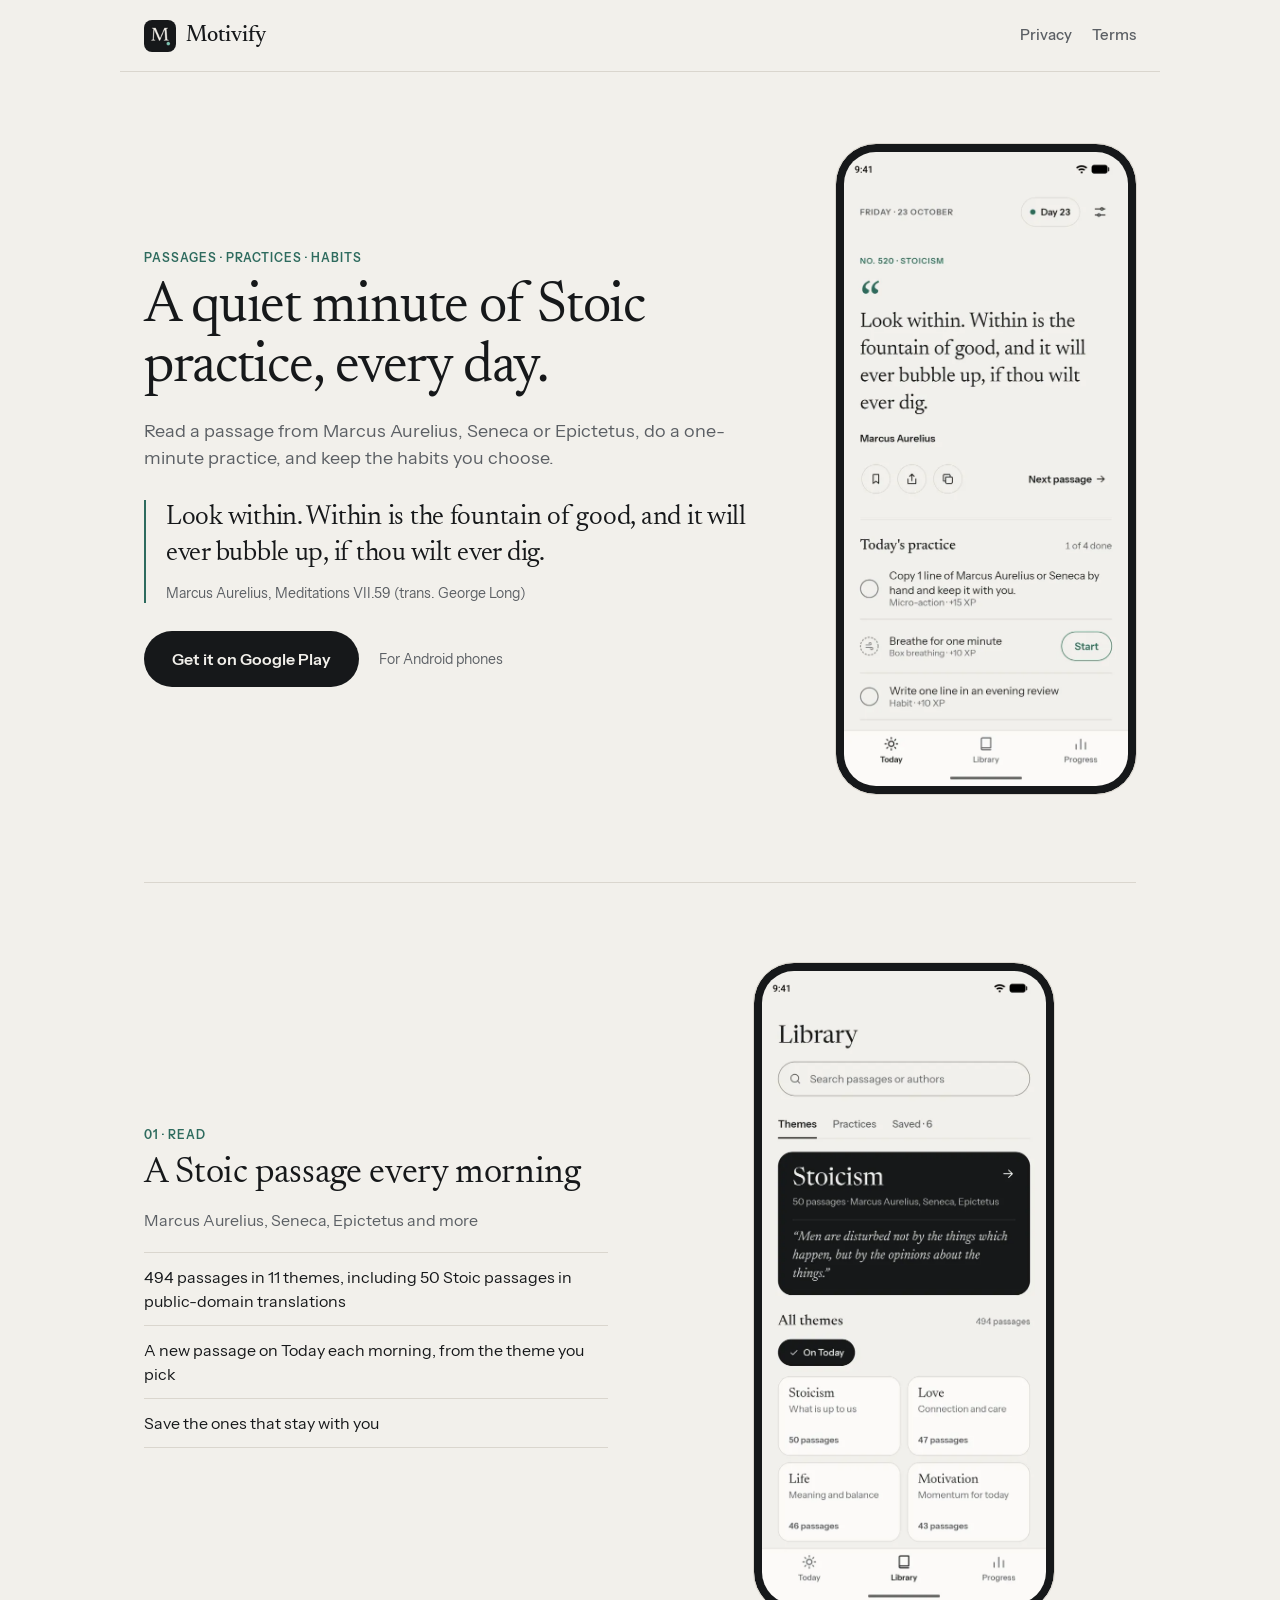
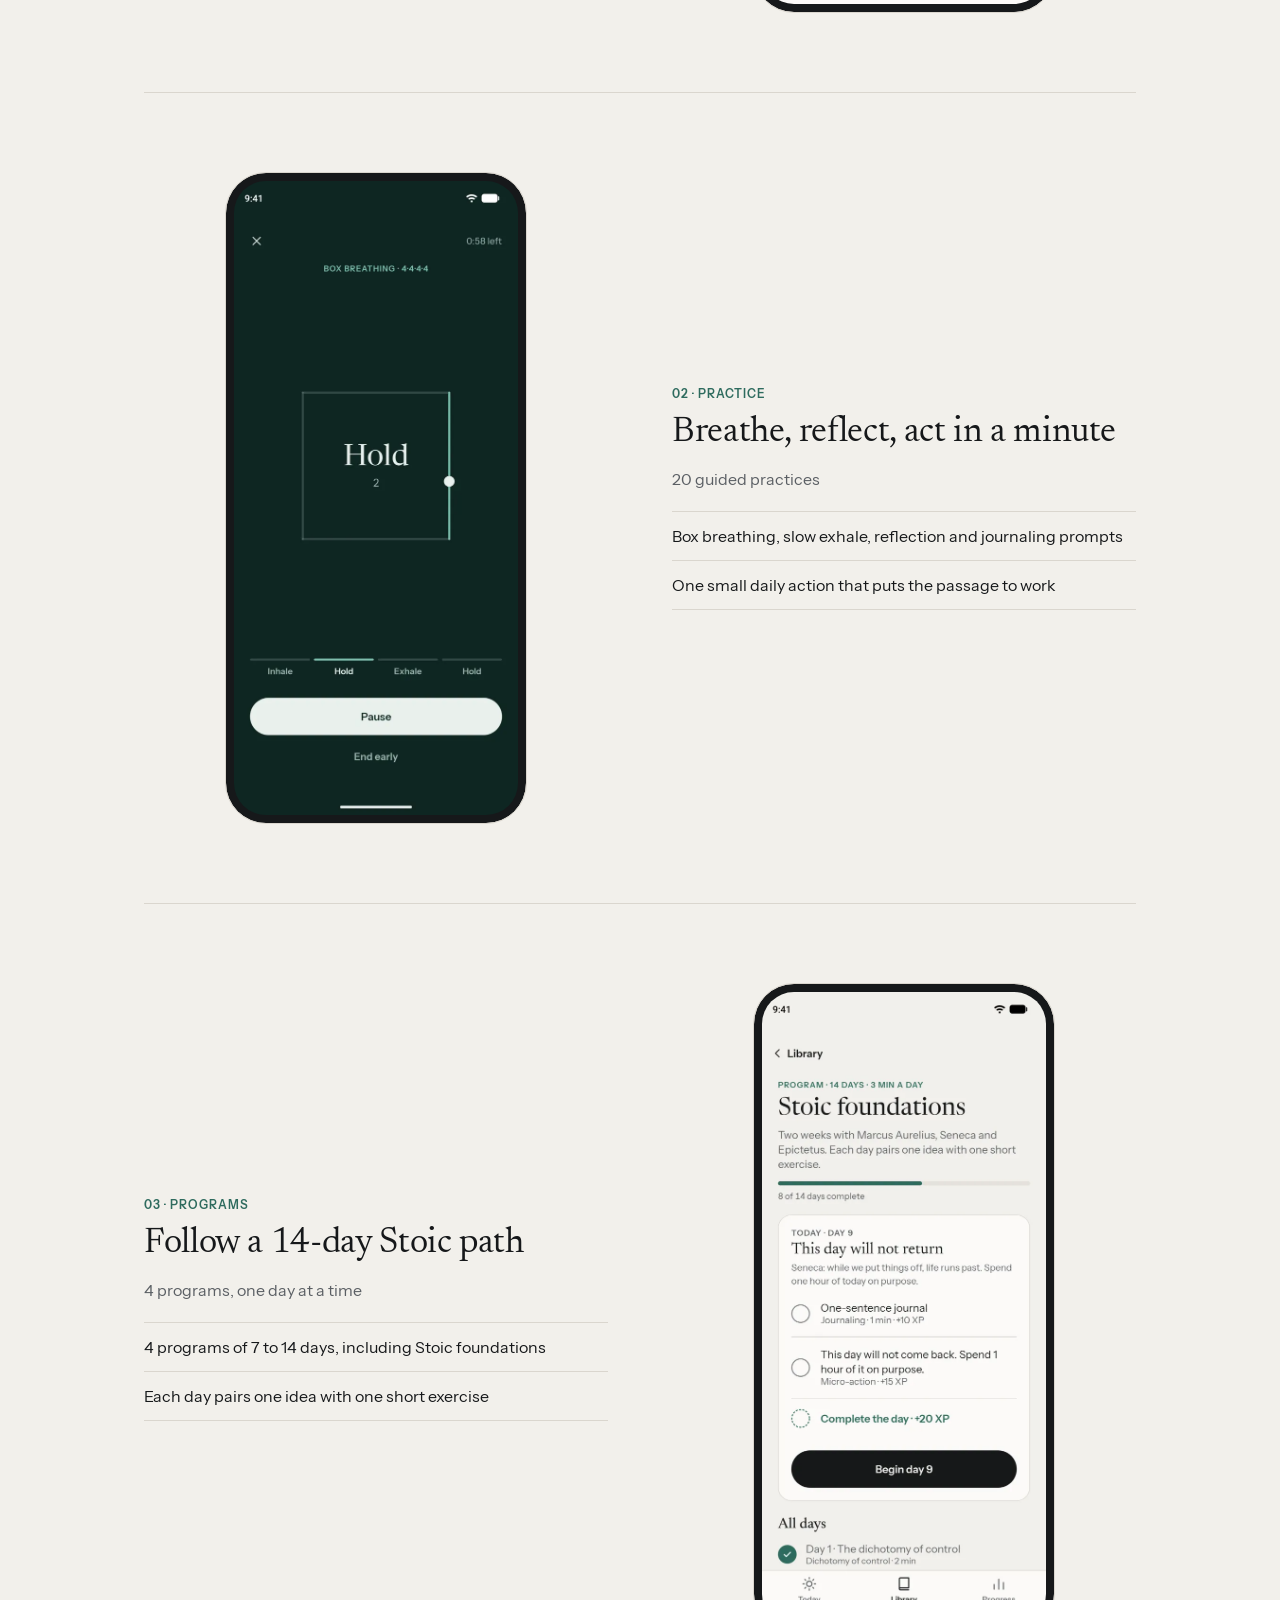
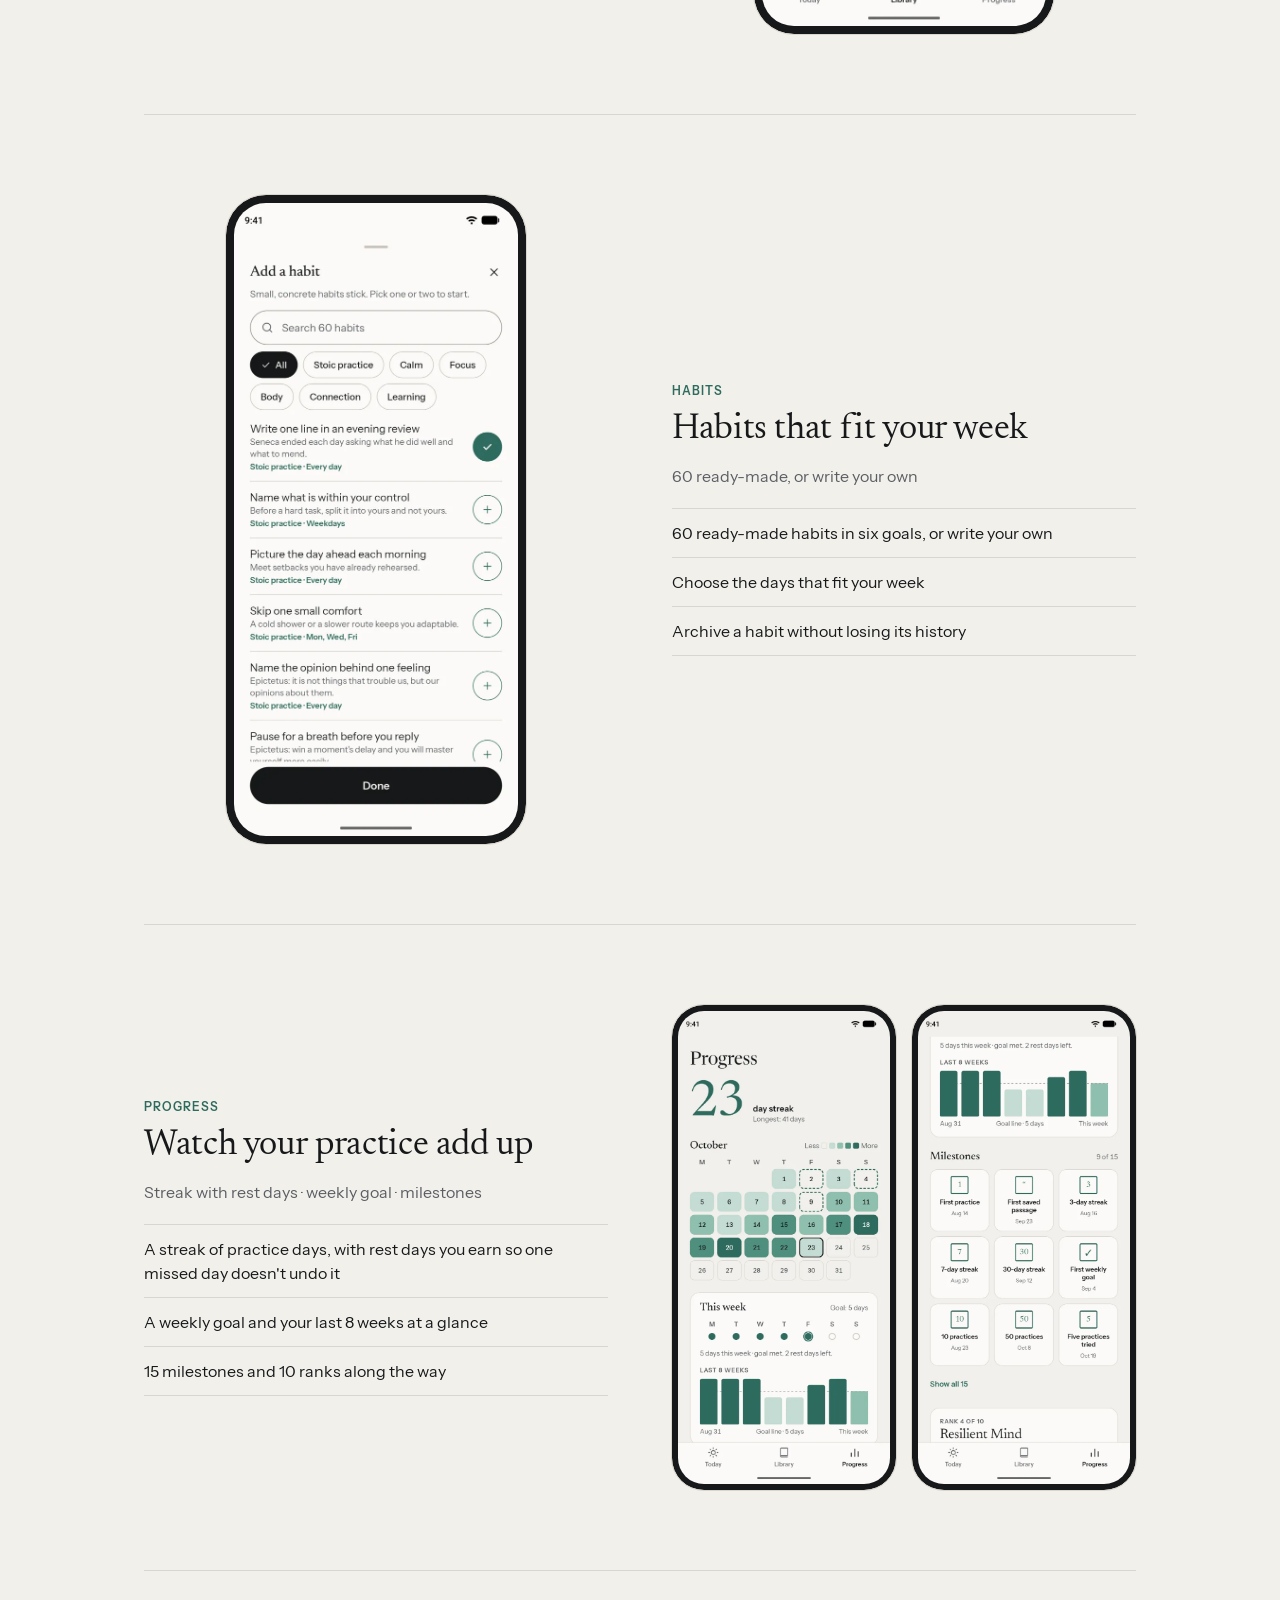
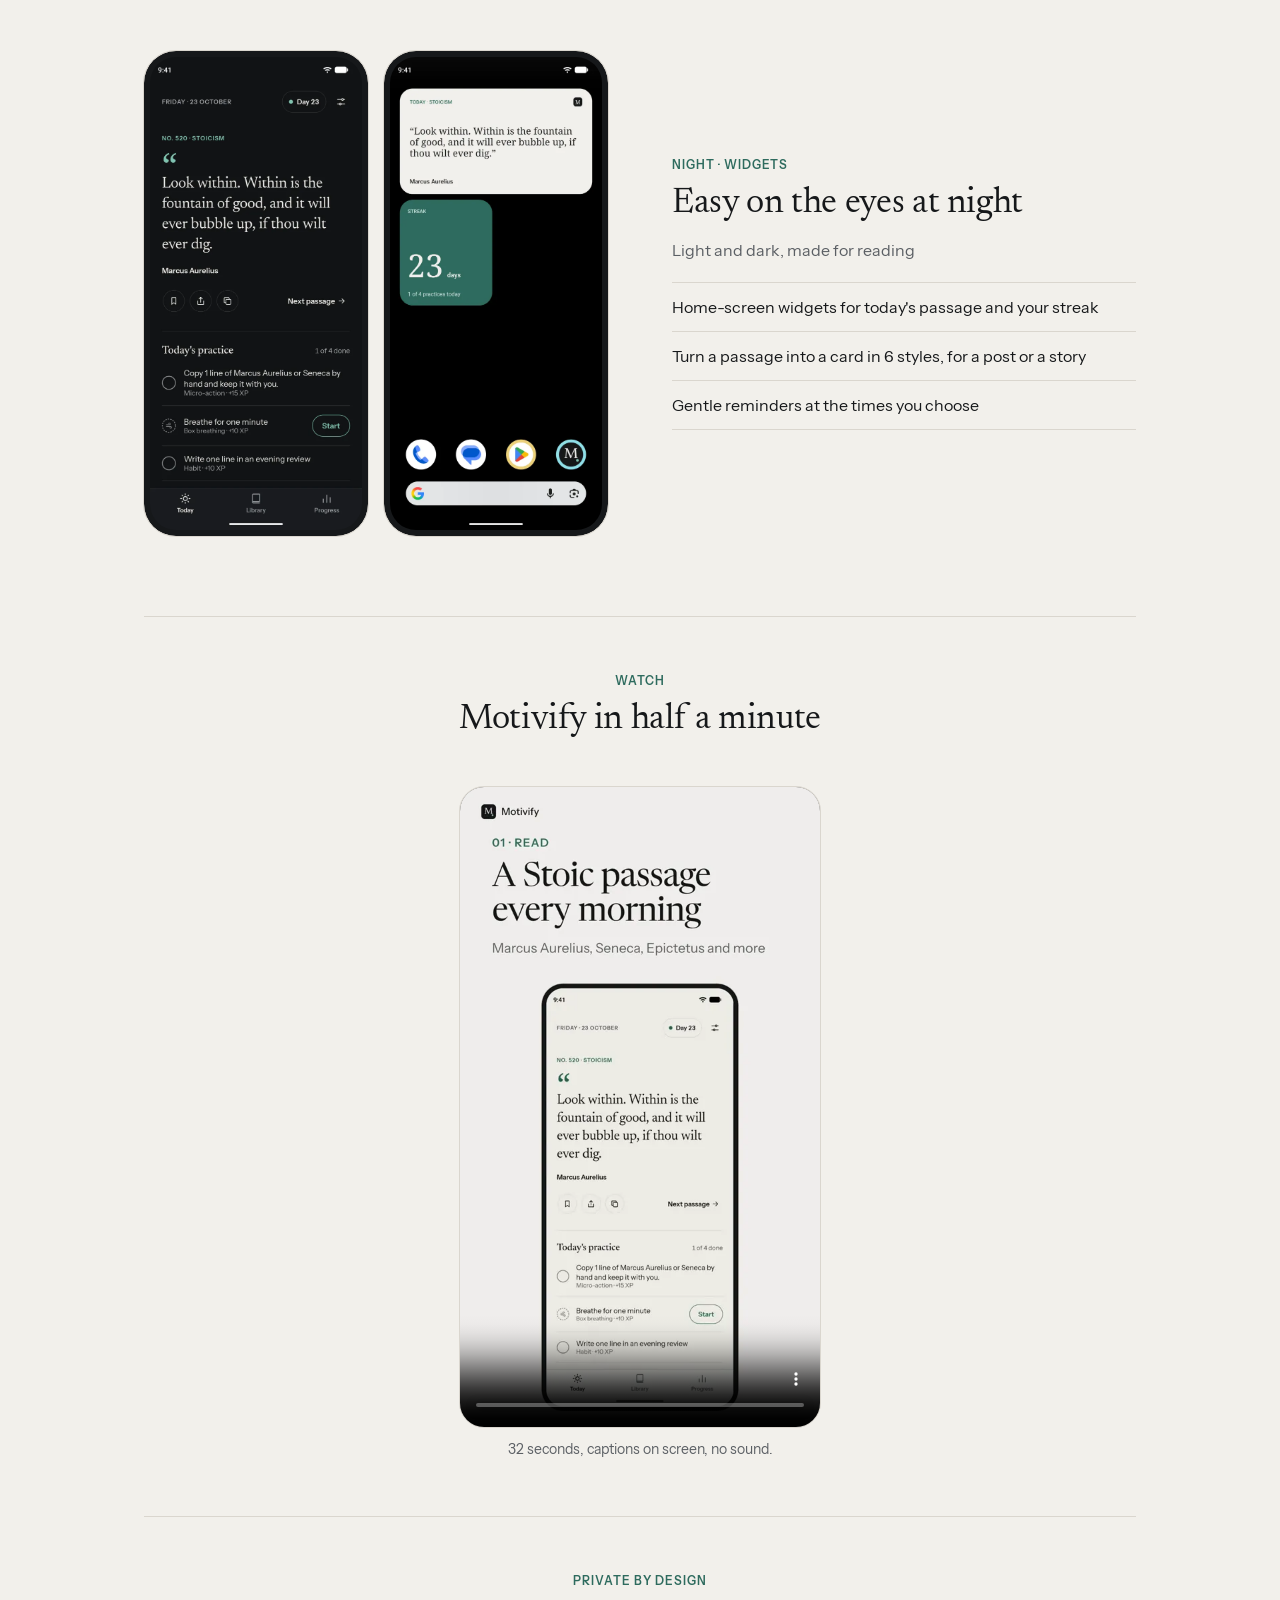
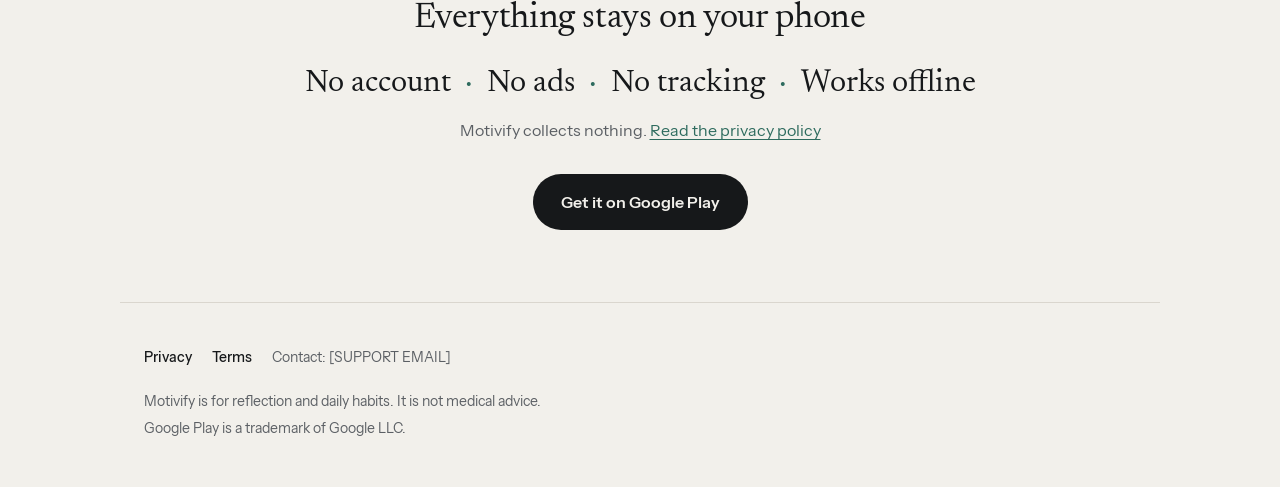
==== index.html @ 4ecf9bb2 "[MOT-87] - add the stoa landing page, privacy policy and terms with self-hosted fonts and real app c" ====
<!doctype html>
<html lang="en">
<head>
<meta charset="utf-8">
<meta name="viewport" content="width=device-width, initial-scale=1">
<title>Motivify: Stoic quotes, practices and habits</title>
<meta name="description" content="Read a Stoic passage, breathe for a minute and keep your habits. No ads.">
<link rel="canonical" href="https://mykhailonester.github.io/Motivify-site/">
<meta name="color-scheme" content="light dark">
<meta name="theme-color" content="#F2F0EB" media="(prefers-color-scheme: light)">
<meta name="theme-color" content="#111315" media="(prefers-color-scheme: dark)">
<meta property="og:type" content="website">
<meta property="og:site_name" content="Motivify">
<meta property="og:title" content="Motivify: a quiet minute of Stoic practice, every day">
<meta property="og:description" content="Read a Stoic passage, breathe for a minute and keep your habits. No ads.">
<meta property="og:url" content="https://mykhailonester.github.io/Motivify-site/">
<meta property="og:image" content="https://mykhailonester.github.io/Motivify-site/assets/img/og.png">
<meta property="og:image:width" content="1200">
<meta property="og:image:height" content="630">
<meta property="og:image:alt" content="Motivify: a quiet minute of Stoic practice, every day. The Today screen in light and at night.">
<meta name="twitter:card" content="summary_large_image">
<link rel="icon" type="image/png" href="assets/img/favicon.png">
<link rel="apple-touch-icon" href="assets/img/apple-touch-icon.png">
<link rel="preload" href="assets/fonts/newsreader_text_regular.woff2" as="font" type="font/woff2" crossorigin>
<link rel="preload" href="assets/fonts/instrument_sans_regular.woff2" as="font" type="font/woff2" crossorigin>
<link rel="stylesheet" href="style.css">
</head>
<body>
<a class="skip" href="#main">Skip to content</a>
<header class="site-header">
<div class="wrap">
<a class="brand" href="./"><img src="assets/img/favicon.png" alt="" width="32" height="32">Motivify</a>
<nav aria-label="Site">
<a href="privacy/">Privacy</a>
<a href="terms/">Terms</a>
</nav>
</div>
</header>

<main id="main">
<div class="wrap">

<section class="hero" aria-labelledby="hero-title">
<div>
<p class="kicker">Passages · practices · habits</p>
<h1 id="hero-title">A quiet minute of Stoic practice, every day.</h1>
<p class="lead">Read a passage from Marcus Aurelius, Seneca or Epictetus, do a one-minute practice, and keep the habits you choose.</p>
<blockquote>
<p>Look within. Within is the fountain of good, and it will ever bubble up, if thou wilt ever dig.</p>
<cite>Marcus Aurelius, Meditations VII.59 (trans. George Long)</cite>
</blockquote>
<div class="cta">
<a class="btn" href="https://play.google.com/store/apps/details?id=com.codenest.dailymotivation">Get it on Google Play</a>
<span class="note">For Android phones</span>
</div>
</div>
<div class="phone"><img src="assets/img/today.webp" width="600" height="1339" alt="Today screen: a passage by Marcus Aurelius, the Day 23 streak and today's practice list"></div>
</section>

<section class="feature" aria-labelledby="read-title">
<div>
<p class="kicker">01 · Read</p>
<h2 id="read-title">A Stoic passage every morning</h2>
<p class="sub">Marcus Aurelius, Seneca, Epictetus and more</p>
<ul>
<li>494 passages in 11 themes, including 50 Stoic passages in public-domain translations</li>
<li>A new passage on Today each morning, from the theme you pick</li>
<li>Save the ones that stay with you</li>
</ul>
</div>
<div class="phone"><img src="assets/img/library.webp" width="600" height="1339" loading="lazy" alt="Library screen: the Stoicism collection of 50 passages and the list of themes with their passage counts"></div>
</section>

<section class="feature flip" aria-labelledby="practice-title">
<div>
<p class="kicker">02 · Practice</p>
<h2 id="practice-title">Breathe, reflect, act in a minute</h2>
<p class="sub">20 guided practices</p>
<ul>
<li>Box breathing, slow exhale, reflection and journaling prompts</li>
<li>One small daily action that puts the passage to work</li>
</ul>
</div>
<div class="phone"><img src="assets/img/breathing.webp" width="600" height="1339" loading="lazy" alt="Box breathing practice: a square guide with the word Hold, the inhale, hold and exhale steps and a Pause button"></div>
</section>

<section class="feature" aria-labelledby="programs-title">
<div>
<p class="kicker">03 · Programs</p>
<h2 id="programs-title">Follow a 14-day Stoic path</h2>
<p class="sub">4 programs, one day at a time</p>
<ul>
<li>4 programs of 7 to 14 days, including Stoic foundations</li>
<li>Each day pairs one idea with one short exercise</li>
</ul>
</div>
<div class="phone"><img src="assets/img/program.webp" width="600" height="1339" loading="lazy" alt="Stoic foundations program: 8 of 14 days complete, today's day 9 and a Begin day 9 button"></div>
</section>

<section class="feature flip" aria-labelledby="habits-title">
<div>
<p class="kicker">Habits</p>
<h2 id="habits-title">Habits that fit your week</h2>
<p class="sub">60 ready-made, or write your own</p>
<ul>
<li>60 ready-made habits in six goals, or write your own</li>
<li>Choose the days that fit your week</li>
<li>Archive a habit without losing its history</li>
</ul>
</div>
<div class="phone"><img src="assets/img/habits.webp" width="600" height="1339" loading="lazy" alt="Add a habit: a search field, goal filters such as Stoic practice, Calm and Focus, and a list of ready-made habits with their days"></div>
</section>

<section class="feature" aria-labelledby="progress-title">
<div>
<p class="kicker">Progress</p>
<h2 id="progress-title">Watch your practice add up</h2>
<p class="sub">Streak with rest days · weekly goal · milestones</p>
<ul>
<li>A streak of practice days, with rest days you earn so one missed day doesn't undo it</li>
<li>A weekly goal and your last 8 weeks at a glance</li>
<li>15 milestones and 10 ranks along the way</li>
</ul>
</div>
<div class="phones">
<div class="phone"><img src="assets/img/progress.webp" width="600" height="1339" loading="lazy" alt="Progress screen: a 23-day streak, the October calendar, this week's goal and the last 8 weeks"></div>
<div class="phone"><img src="assets/img/milestones.webp" width="600" height="1339" loading="lazy" alt="Milestones: 9 of 15 earned, such as First practice and 7-day streak, and rank 4 of 10, Resilient Mind"></div>
</div>
</section>

<section class="feature flip" aria-labelledby="night-title">
<div>
<p class="kicker">Night · Widgets</p>
<h2 id="night-title">Easy on the eyes at night</h2>
<p class="sub">Light and dark, made for reading</p>
<ul>
<li>Home-screen widgets for today's passage and your streak</li>
<li>Turn a passage into a card in 6 styles, for a post or a story</li>
<li>Gentle reminders at the times you choose</li>
</ul>
</div>
<div class="phones">
<div class="phone"><img src="assets/img/night.webp" width="600" height="1339" loading="lazy" alt="Today screen at night: the same passage on a dark background"></div>
<div class="phone"><img src="assets/img/widgets.webp" width="600" height="1339" loading="lazy" alt="Home screen with two widgets: today's passage and a 23-day streak"></div>
</div>
</section>

<section class="video" aria-labelledby="video-title">
<div>
<p class="kicker">Watch</p>
<h2 id="video-title">Motivify in half a minute</h2>
</div>
<figure>
<video controls muted playsinline preload="none" poster="assets/img/promo-poster.webp" width="1080" height="1920">
<source src="assets/video/motivify-promo-vertical.mp4" type="video/mp4">
<a href="assets/video/motivify-promo-vertical.mp4">Download the video (MP4)</a>
</video>
<figcaption>32 seconds, captions on screen, no sound.</figcaption>
</figure>
</section>

<section class="promises" aria-labelledby="promises-title">
<p class="kicker">Private by design</p>
<h2 id="promises-title">Everything stays on your phone</h2>
<ul>
<li>No account</li>
<li>No ads</li>
<li>No tracking</li>
<li>Works offline</li>
</ul>
<p>Motivify collects nothing. <a href="privacy/">Read the privacy policy</a></p>
<div class="cta">
<a class="btn" href="https://play.google.com/store/apps/details?id=com.codenest.dailymotivation">Get it on Google Play</a>
</div>
</section>

</div>
</main>

<footer class="site-footer">
<div class="wrap">
<nav aria-label="Footer">
<a href="privacy/">Privacy</a>
<a href="terms/">Terms</a>
<span>Contact: [SUPPORT EMAIL]</span>
</nav>
<p>Motivify is for reflection and daily habits. It is not medical advice.</p>
<p>Google Play is a trademark of Google LLC.</p>
</div>
</footer>
</body>
</html>
---- style.css ----
@font-face { font-family: "Newsreader"; src: url("assets/fonts/newsreader_text_regular.woff2") format("woff2"); font-weight: 400; font-display: swap; }
@font-face { font-family: "Newsreader"; src: url("assets/fonts/newsreader_text_medium.woff2") format("woff2"); font-weight: 500; font-display: swap; }
@font-face { font-family: "Instrument Sans"; src: url("assets/fonts/instrument_sans_regular.woff2") format("woff2"); font-weight: 400; font-display: swap; }
@font-face { font-family: "Instrument Sans"; src: url("assets/fonts/instrument_sans_medium.woff2") format("woff2"); font-weight: 500; font-display: swap; }
@font-face { font-family: "Instrument Sans"; src: url("assets/fonts/instrument_sans_semibold.woff2") format("woff2"); font-weight: 600; font-display: swap; }

:root {
  color-scheme: light dark;
  --bg: #F2F0EB; --surface: #FBFAF7; --text: #16181A; --muted: #5B5F64; --hair: #DAD6CE;
  --accent: #2E6B5E; --inverse: #16181A; --on-inverse: #F2F0EB; --bezel: #16181A;
  --serif: "Newsreader", Georgia, serif; --sans: "Instrument Sans", system-ui, -apple-system, sans-serif;
  --gutter: 16px;
}
@media (prefers-color-scheme: dark) {
  :root {
    --bg: #111315; --surface: #181B1E; --text: #ECE9E3; --muted: #A3A7AC; --hair: #2C3034;
    --accent: #7FC4B2; --inverse: #ECE9E3; --on-inverse: #111315; --bezel: #181B1E;
  }
}
@media (min-width: 600px) { :root { --gutter: 24px; } }
@media (prefers-reduced-motion: no-preference) { html { scroll-behavior: smooth; } }

* { box-sizing: border-box; margin: 0; padding: 0; }
body { background: var(--bg); color: var(--text); font: 400 16px/1.5 var(--sans); -webkit-font-smoothing: antialiased; overflow-x: clip; }
img, video { display: block; max-width: 100%; height: auto; }
a { color: var(--accent); text-underline-offset: 3px; }
:focus-visible { outline: 2px solid var(--accent); outline-offset: 3px; border-radius: 4px; }

.skip { position: absolute; left: var(--gutter); top: -100px; z-index: 10; padding: 10px 16px; border-radius: 999px; background: var(--inverse); color: var(--on-inverse); font-weight: 600; text-decoration: none; }
.skip:focus { top: 12px; }

.wrap { max-width: 1040px; margin: 0 auto; padding: 0 var(--gutter); }
.legal .wrap { max-width: 720px; }

.site-header .wrap { display: flex; flex-wrap: wrap; align-items: center; gap: 4px 20px; min-height: 72px; border-bottom: 1px solid var(--hair); }
.brand { display: inline-flex; align-items: center; gap: 10px; min-height: 44px; margin-right: auto; color: var(--text); text-decoration: none; font: 500 22px/1 var(--serif); }
.brand img { width: 32px; height: 32px; border-radius: 8px; }
.site-header nav { display: flex; flex-wrap: wrap; gap: 0 20px; }
.site-header nav a { display: inline-flex; align-items: center; min-height: 44px; color: var(--muted); font-size: 15px; font-weight: 500; text-decoration: none; }
.site-header nav a:hover { color: var(--text); }
.site-header nav a[aria-current="page"] { color: var(--text); font-weight: 600; }

.kicker { font: 600 12px/1.4 var(--sans); letter-spacing: .08em; text-transform: uppercase; color: var(--accent); }
h1, h2, h3 { font-family: var(--serif); font-weight: 400; letter-spacing: -.01em; color: var(--text); }
h1 { font-size: clamp(36px, 7vw, 56px); line-height: 1.06; letter-spacing: -.02em; margin: 12px 0 20px; }
h2 { font-size: clamp(28px, 4.5vw, 36px); line-height: 1.12; margin: 10px 0 14px; }
h3 { font-weight: 500; font-size: 22px; line-height: 1.25; }
.lead { font-size: 18px; line-height: 1.5; color: var(--muted); }

.btn { display: inline-flex; align-items: center; justify-content: center; min-height: 56px; padding: 0 28px; border-radius: 999px; background: var(--inverse); color: var(--on-inverse); font: 600 16px/1 var(--sans); text-decoration: none; }
.btn:hover { opacity: .9; }
.btn-secondary { min-height: 44px; padding: 0 20px; background: none; color: var(--accent); border: 1px solid var(--accent); font-size: 15px; }

.phone { width: min(300px, 100%); padding: 8px; border-radius: 40px; background: var(--bezel); outline: 1px solid var(--hair); }
.phone img { width: 100%; aspect-ratio: 1280 / 2856; border-radius: 32px; background: var(--surface); }
.phones { display: flex; gap: 16px; justify-content: center; }
.phones .phone { width: min(260px, calc(50% - 8px)); padding: 6px; border-radius: 32px; }
.phones .phone img { border-radius: 26px; }

.hero { display: grid; gap: 40px; padding: 48px 0 64px; }
.hero .phone { justify-self: center; }
blockquote { margin: 28px 0; padding-left: 20px; border-left: 2px solid var(--accent); }
blockquote p { font: 400 clamp(22px, 4vw, 27px)/1.33 var(--serif); letter-spacing: -.01em; }
blockquote cite { display: block; margin-top: 12px; font: 400 14px/1.4 var(--sans); font-style: normal; color: var(--muted); }
.cta { display: flex; flex-wrap: wrap; align-items: center; gap: 12px 20px; }
.cta .note { font-size: 14px; color: var(--muted); }

.feature { display: grid; gap: 32px; align-items: center; padding: 56px 0; border-top: 1px solid var(--hair); }
.feature .phone, .feature .phones { justify-self: center; }
.feature ul { list-style: none; margin-top: 20px; border-top: 1px solid var(--hair); }
.feature li { padding: 12px 0; border-bottom: 1px solid var(--hair); }
.feature .sub { color: var(--muted); }

@media (min-width: 800px) {
  .hero { grid-template-columns: 1fr 300px; align-items: center; gap: 64px; padding: 72px 0 88px; }
  .feature { grid-template-columns: 1fr 1fr; gap: 64px; padding: 80px 0; }
  .feature.flip > :first-child { order: 2; }
}

.video { display: grid; gap: 32px; justify-items: center; padding: 56px 0; border-top: 1px solid var(--hair); text-align: center; }
.video figure { width: min(360px, 100%); }
.video video { width: 100%; aspect-ratio: 9 / 16; border-radius: 24px; outline: 1px solid var(--hair); background: var(--bezel); }
.video figcaption { margin-top: 12px; font-size: 14px; color: var(--muted); }

.promises { padding: 56px 0 72px; border-top: 1px solid var(--hair); text-align: center; }
.promises ul { list-style: none; display: grid; grid-template-columns: 1fr 1fr; gap: 12px 16px; margin: 24px 0 16px; font: 400 clamp(22px, 4.5vw, 32px)/1.2 var(--serif); }
@media (min-width: 600px) {
  .promises ul { display: flex; justify-content: center; gap: 0; }
  .promises li + li::before { content: "·"; padding: 0 14px; color: var(--accent); }
}
.promises p:not(.kicker) { color: var(--muted); }
.promises .cta { justify-content: center; margin-top: 32px; }

.legal main { padding: 48px 0 72px; }
.legal main h2 { font-weight: 500; font-size: 24px; margin: 40px 0 10px; padding-top: 24px; border-top: 1px solid var(--hair); }
.legal main p, .legal main li { overflow-wrap: anywhere; }
.legal main p + p, .legal main p + ul, .legal main ul + p { margin-top: 12px; }
.legal main ul { padding-left: 22px; display: grid; gap: 6px; }
.legal .lead { margin-bottom: 8px; }

.site-footer .wrap { padding-top: 32px; padding-bottom: 48px; border-top: 1px solid var(--hair); font-size: 14px; color: var(--muted); }
.site-footer nav { display: flex; flex-wrap: wrap; gap: 0 20px; margin-bottom: 12px; }
.site-footer nav a, .site-footer nav span { display: inline-flex; align-items: center; min-height: 44px; }
.site-footer nav a { color: var(--text); text-decoration: none; font-weight: 500; }
.site-footer p + p { margin-top: 6px; }
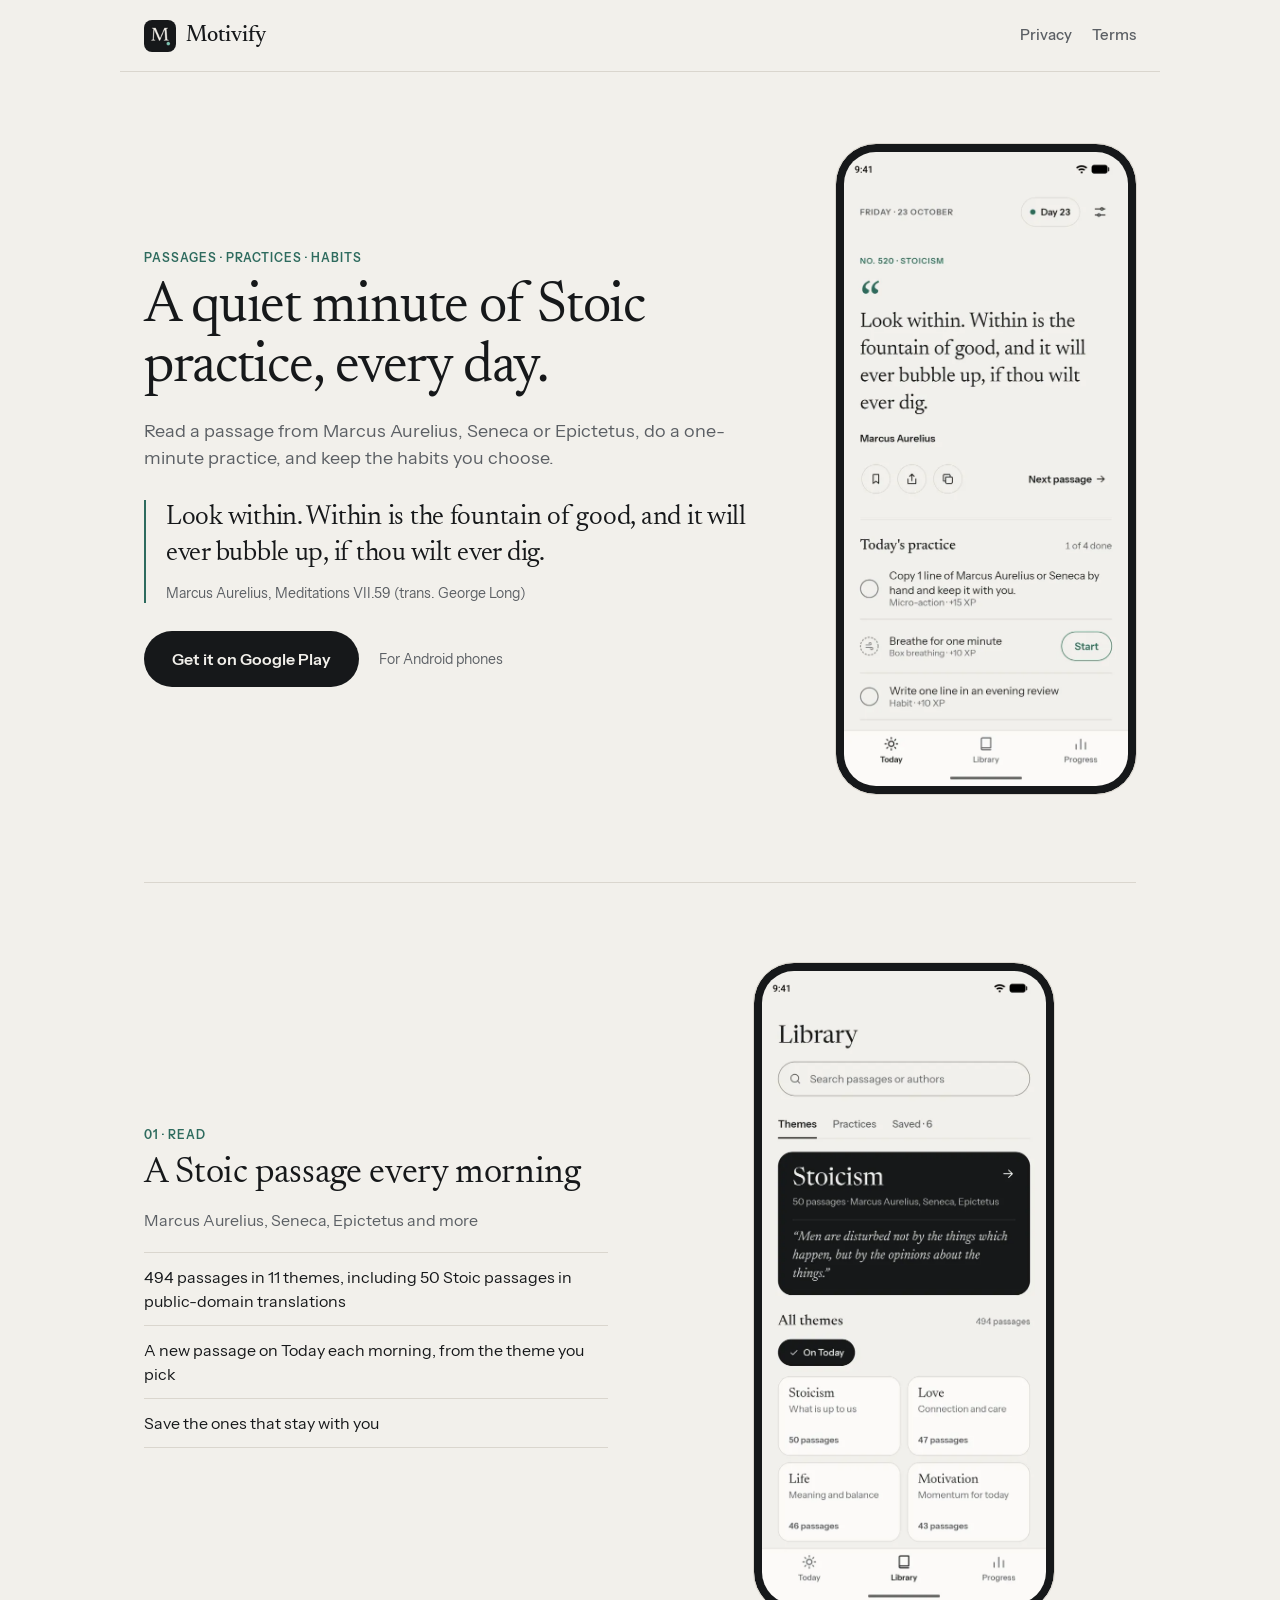
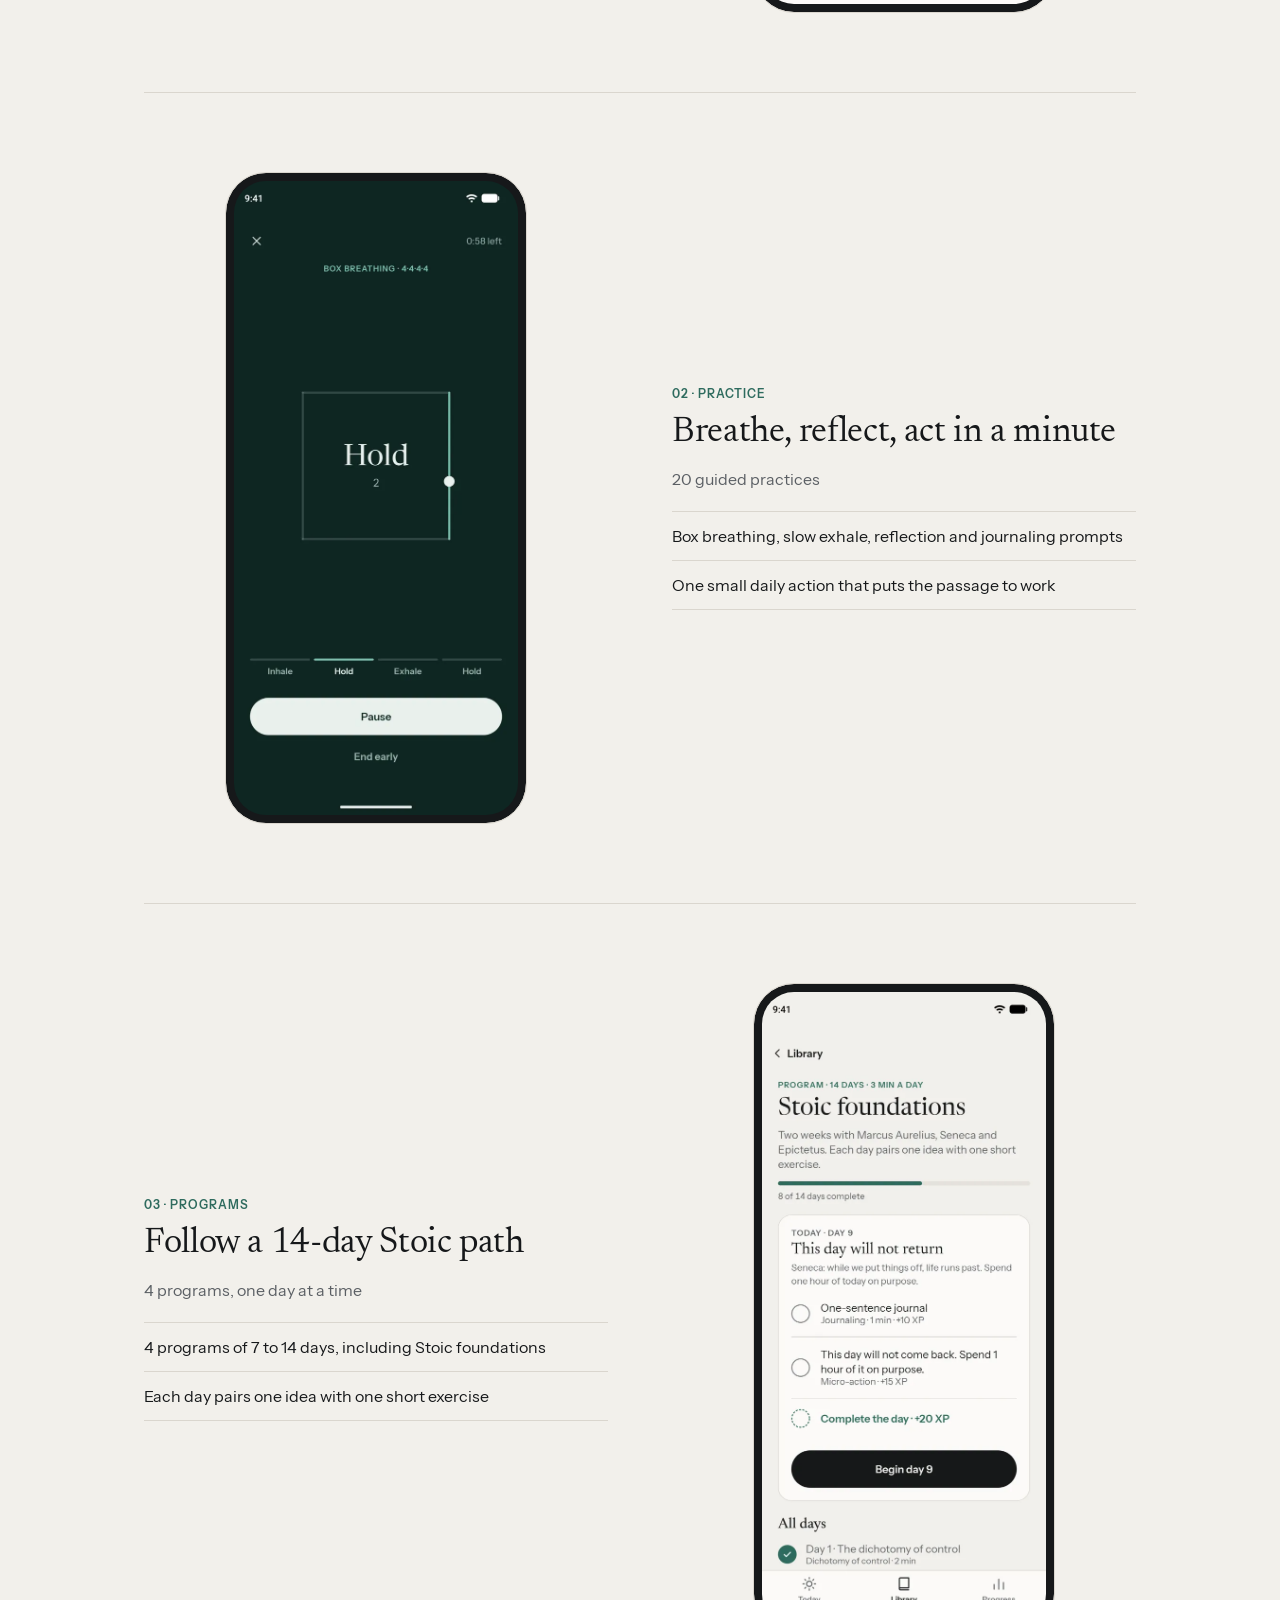
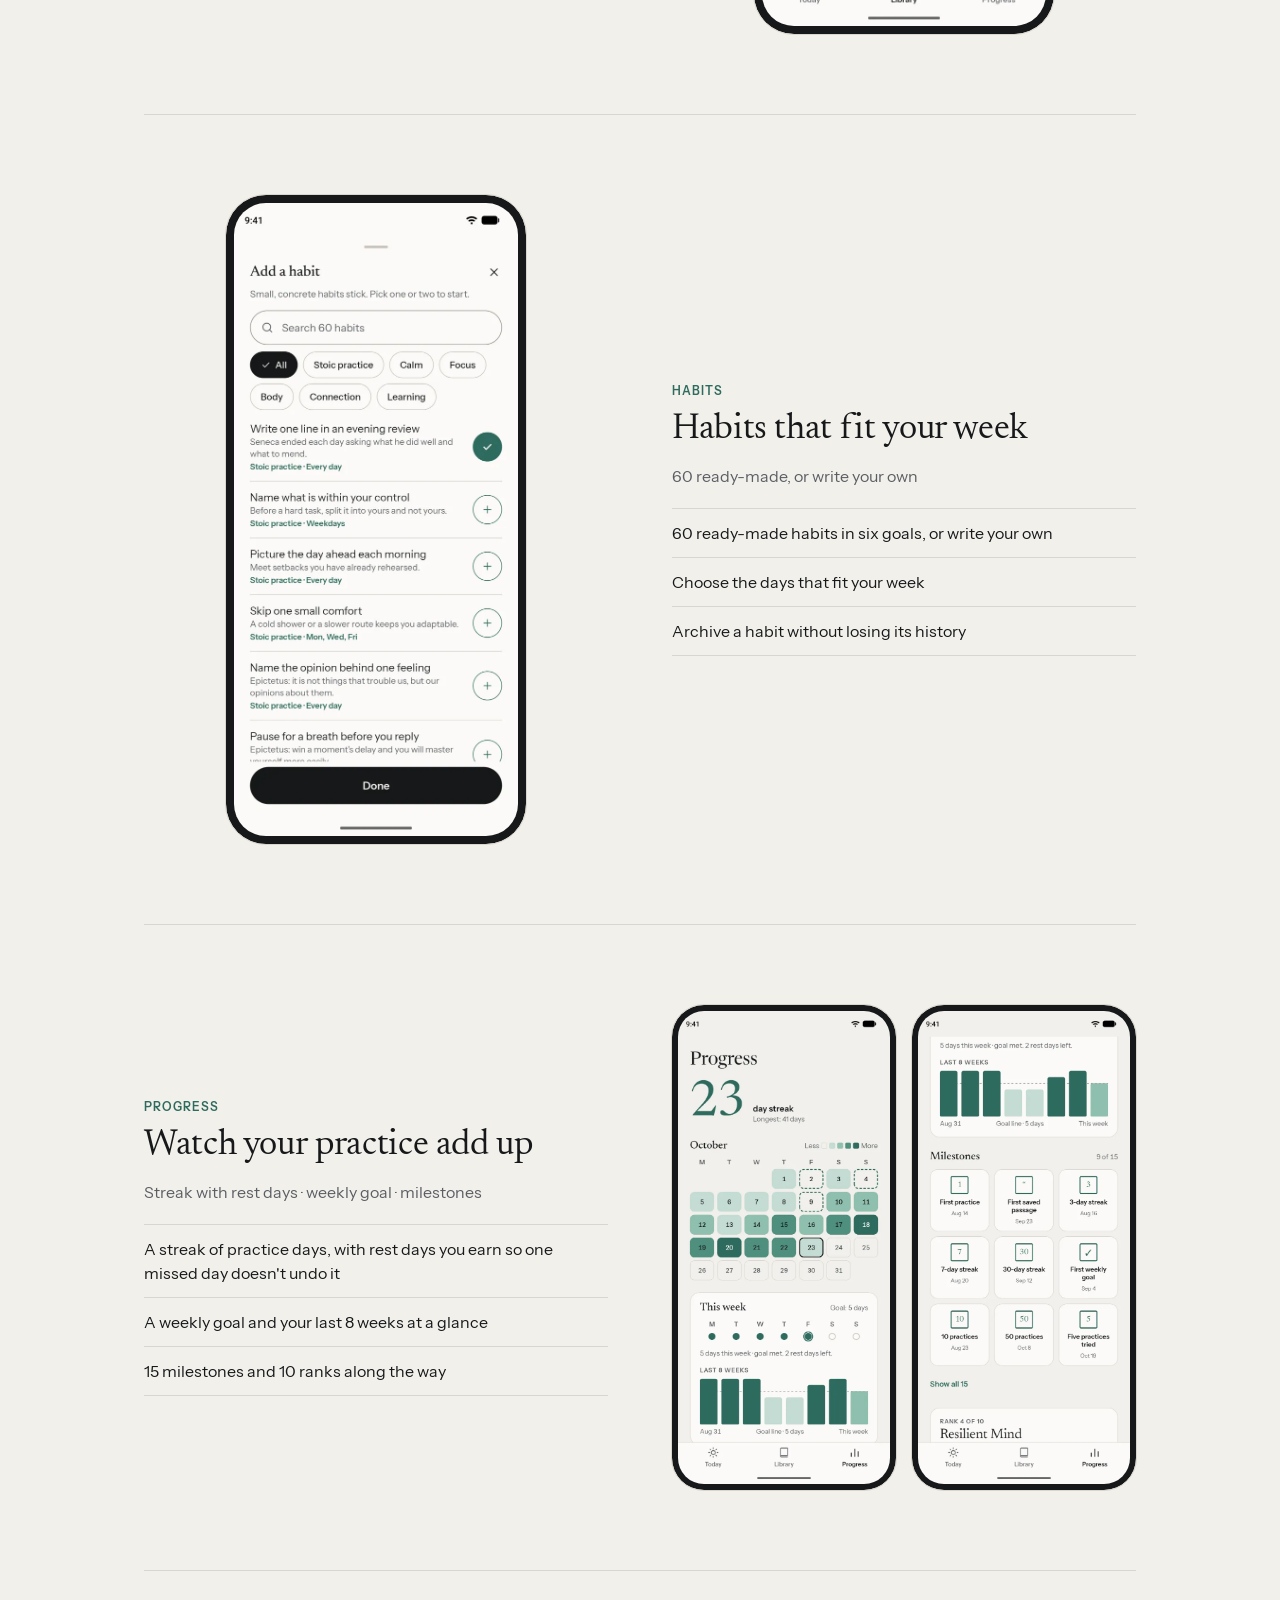
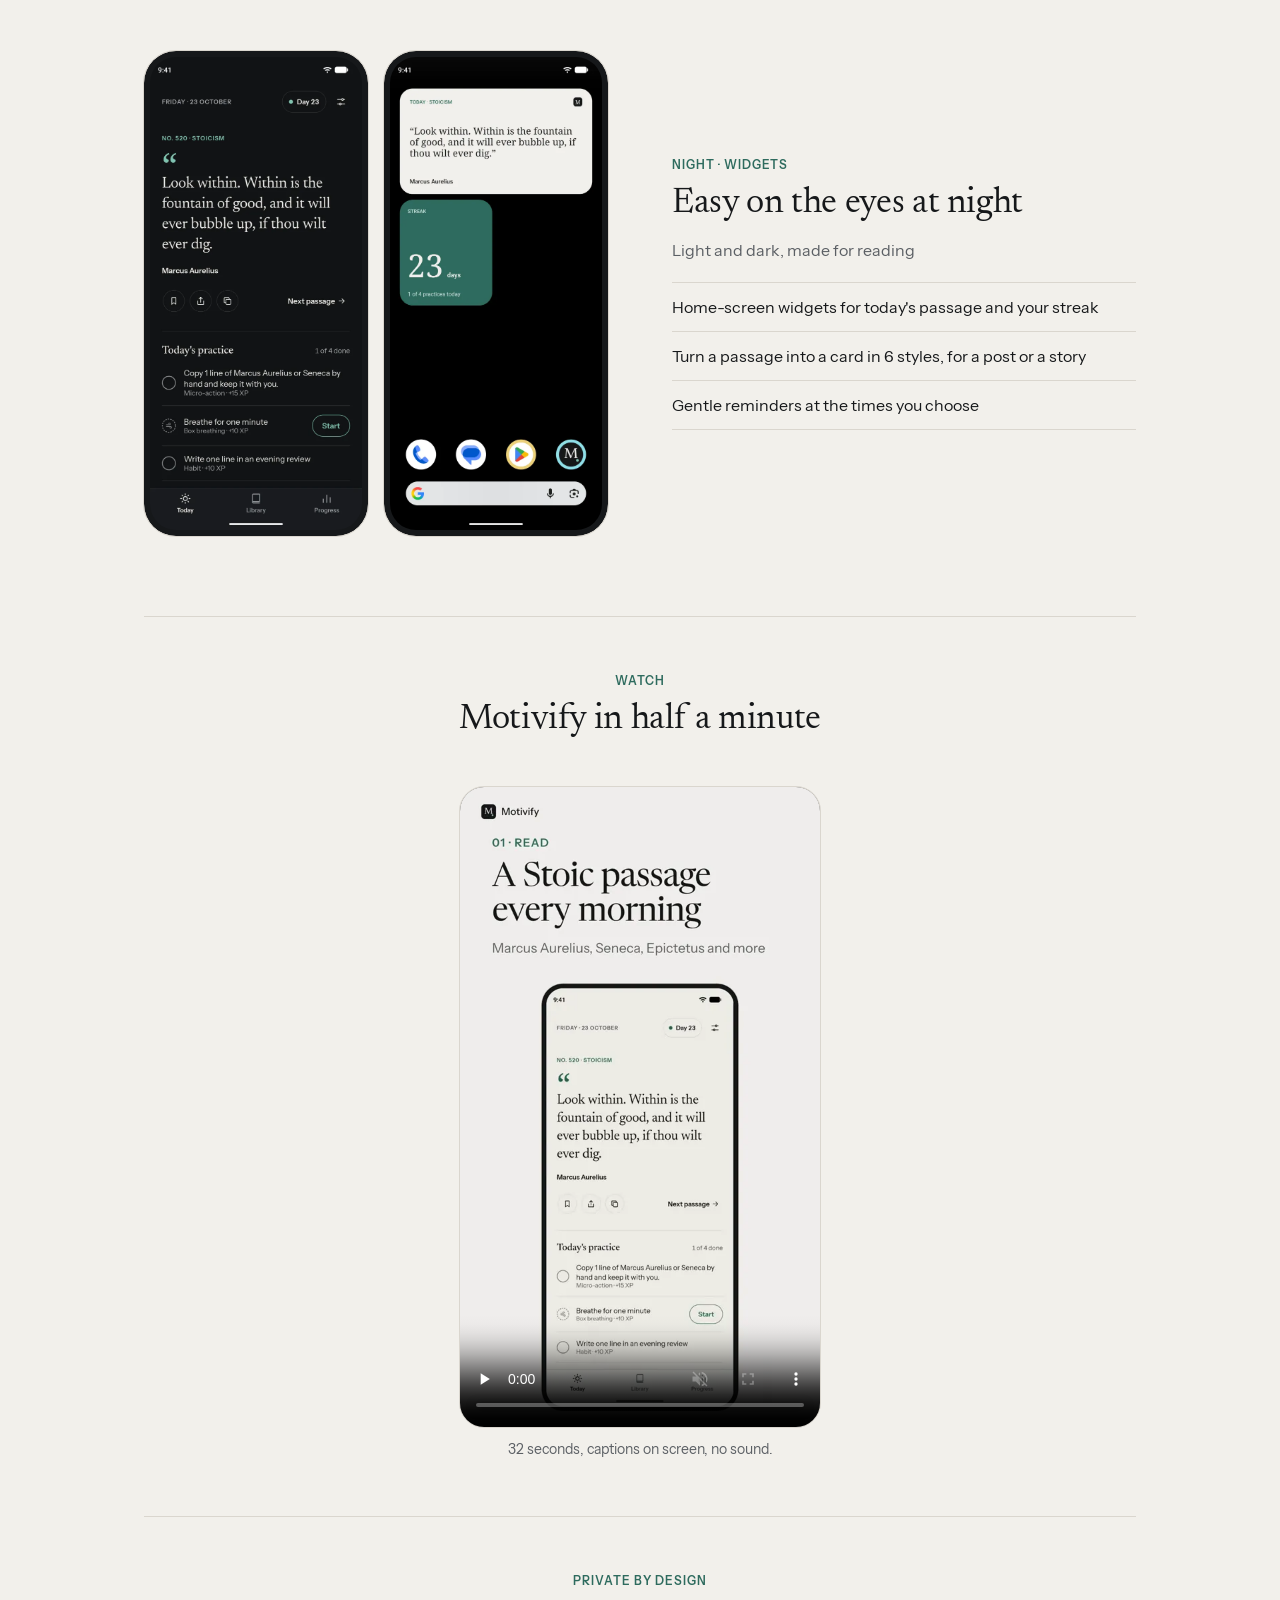
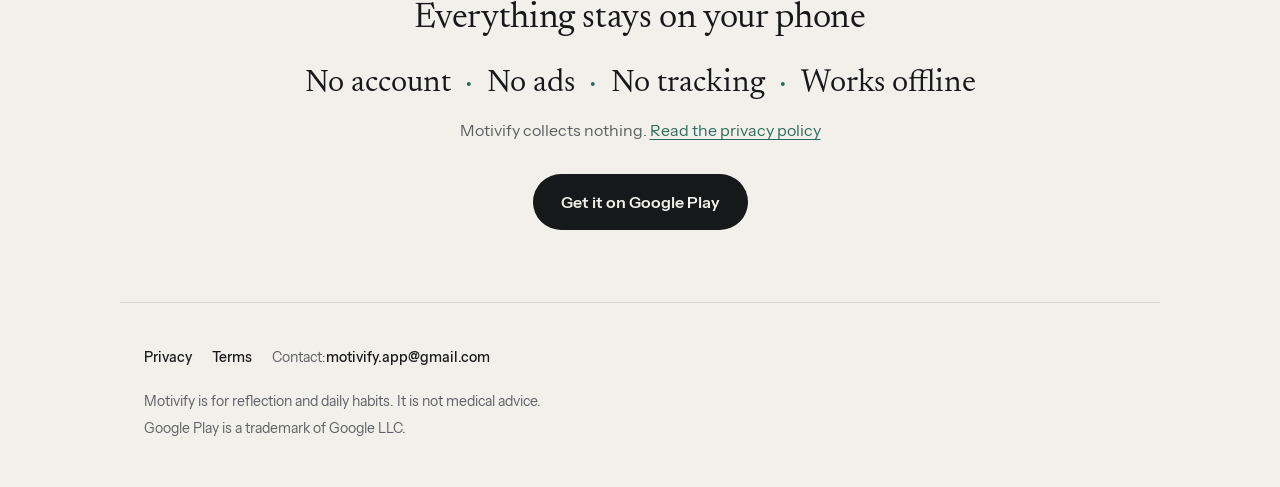
==== commit 9c8f4202: "Merge chore/MOT-87-contact-email into main" ====
--- a/index.html
+++ b/index.html
@@ -182,7 +182,7 @@
 <nav aria-label="Footer">
 <a href="privacy/">Privacy</a>
 <a href="terms/">Terms</a>
-<span>Contact: [SUPPORT EMAIL]</span>
+<span>Contact: <a href="mailto:motivify.app&#64;gmail.com">motivify.app&#64;gmail.com</a></span>
 </nav>
 <p>Motivify is for reflection and daily habits. It is not medical advice.</p>
 <p>Google Play is a trademark of Google LLC.</p>
